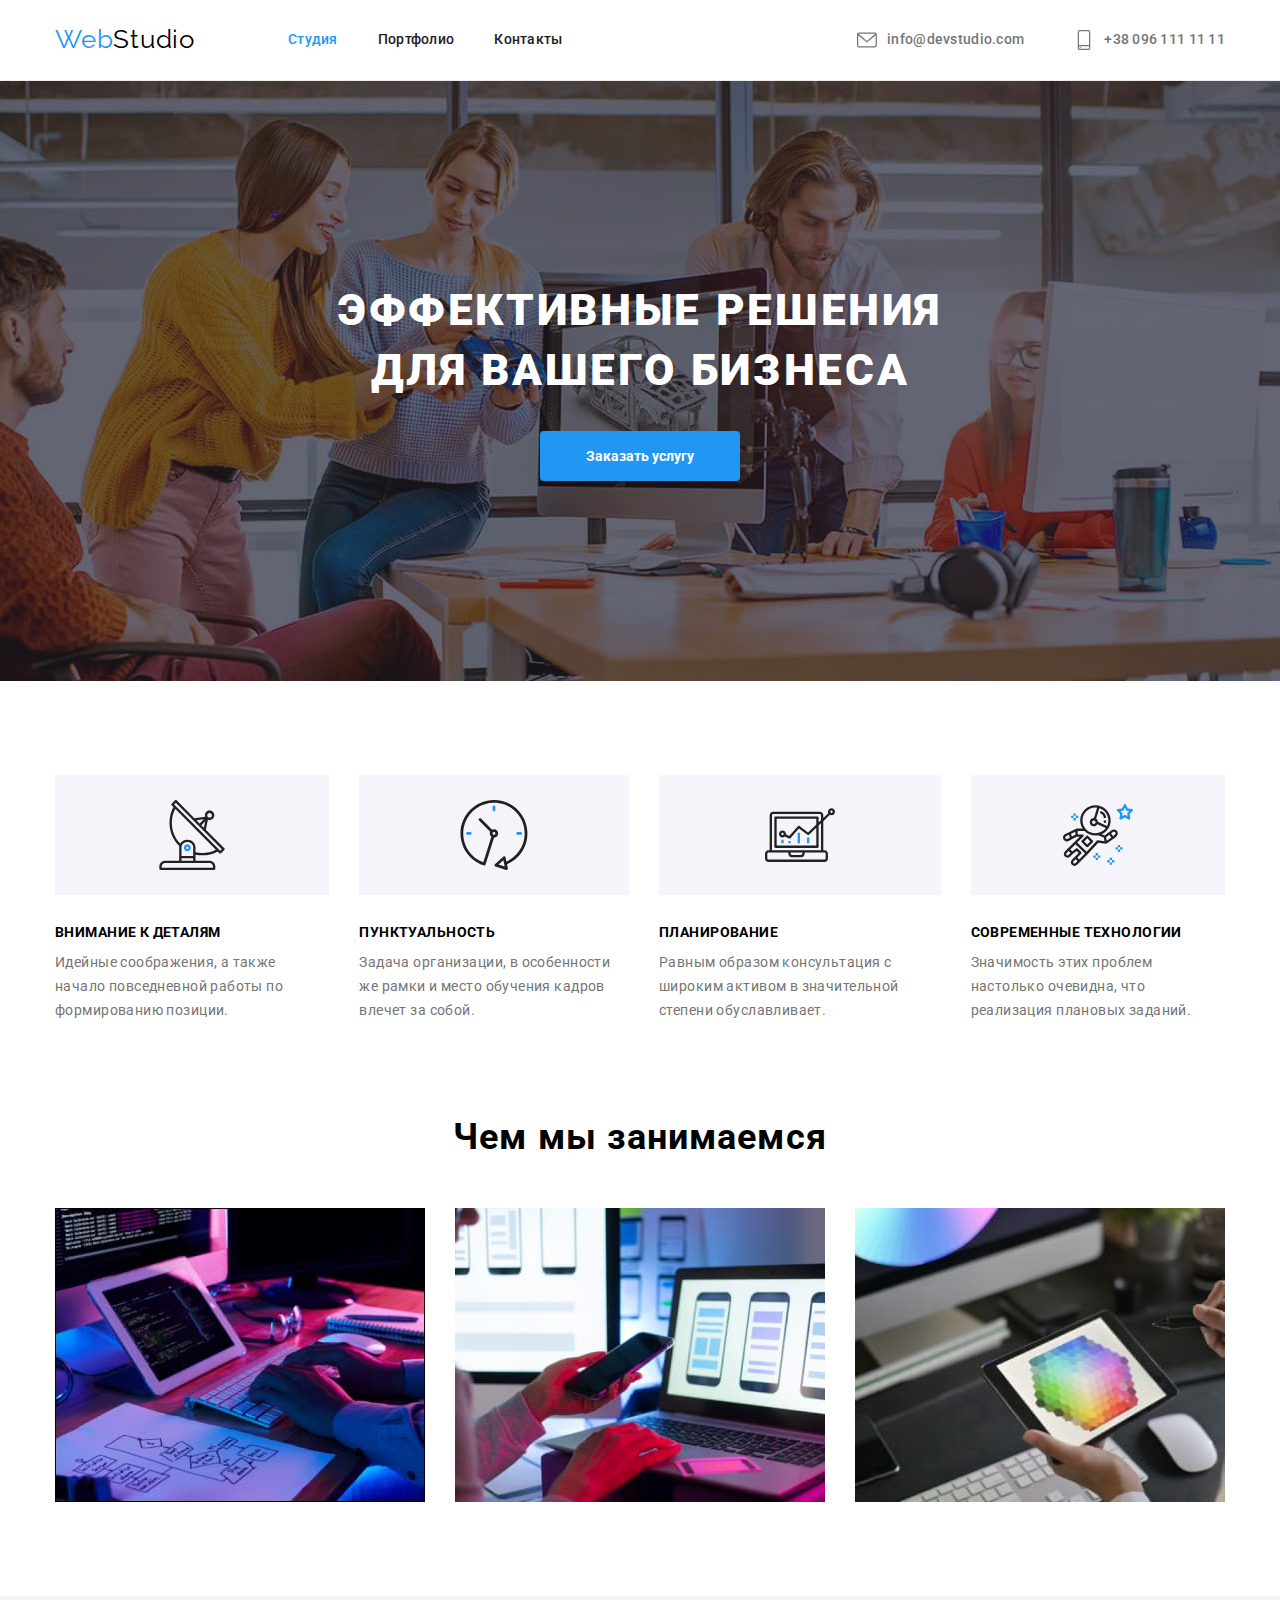
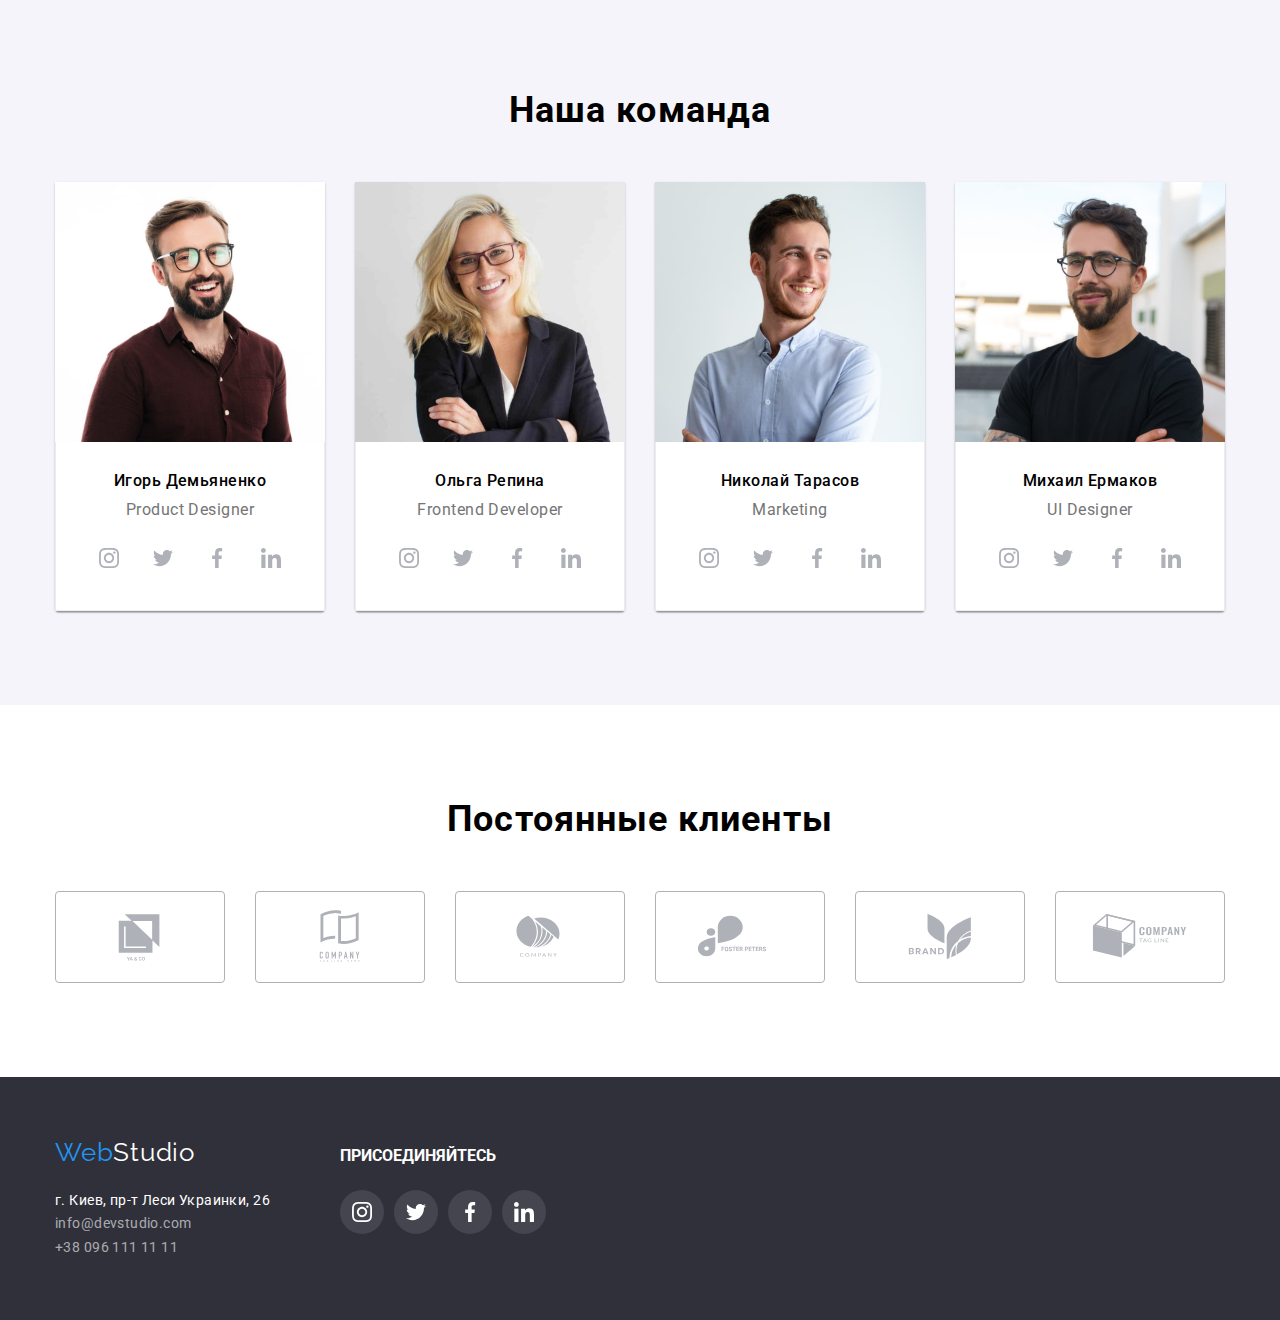
==== index.html @ 547e4a51 "start_project" ====
<!DOCTYPE html>
<html lang="ru">
  <head>
    <meta charset="UTF-8" />
    <meta http-equiv="X-UA-Compatible" content="IE=edge" />
    <meta name="viewport" content="width=device-width, initial-scale=1.0" />
    <title>Main</title>
    <link rel="preconnect" href="https://fonts.googleapis.com" />
    <link rel="preconnect" href="https://fonts.gstatic.com" crossorigin />
    <link
      href="https://fonts.googleapis.com/css2?family=Raleway:wght@700&family=Roboto:wght@400;500;700;900&display=swap"
      rel="stylesheet"
    />
    <link rel="stylesheet" href="./css/modern-normalize.css" />
    <link rel="stylesheet" href="./css/style.css" />
  </head>
  <body>
    <!--=================  Header with navigation end contacts ===-->
    <header class="page-header">
      <div class="container container-nav">
        <nav class="main-nav">
          <a href="/" class="logo">Web<span class="logo-continuation-header">Studio</span></a>
          <ul class="site-nav">
            <li class="item"><a href="./index.html" class="site-nav-link current">Студия</a></li>
            <li class="item"><a href="./portfolio.html" class="site-nav-link">Портфолио</a></li>
            <li class="item"><a href="" class="site-nav-link">Контакты</a></li>
          </ul>
        </nav>
        <ul class="header-contact-list">
          <li class="item conection-email">
            <a href="mailto:info@devstudio.com" class="conection header-contact-link">
              <svg class="header-contact-list-icon" width="20" height="20">
                <use href="./imeges/icons.svg#icon-envelope_email"></use>
              </svg>
              info@devstudio.com
            </a>
          </li>
          <li class="item conection-telephone">
            <a href="tel:+380961111111" class="conection header-contact-link">
              <svg class="header-contact-list-icon" width="20" height="20">
                <use href="./imeges/icons.svg#icon-smartphone"></use>
              </svg>
              +38 096 111 11 11
            </a>
          </li>
        </ul>
      </div>
    </header>
    <!--==========================  MAIN mainv  ==================-->
    <main>
      <!--========================== Hero sector  ==================-->
      <section class="hero">
        <h1 class="hero-title">
          Эффективные решения<br />
          для вашего бизнеса
        </h1>
        <button type="button" class="hero-button">Заказать услугу</button>
      </section>
      <!--=================  Our advantages section  ===============-->
      <section class="section">
        <div class="container">
          <h2 class="visually-hidden">Текст заголовка для читалок, секция H2</h2>
          <ul class="advantages-section-list">
            <li class="item item-icon icon-antenna">
              <a href="" class="advantages-section-link advantages-icon">
                <svg class="advantages-section-icon">
                  <use href="./imeges/icons.svg#icon-antenna-1"></use>
                </svg>
              </a>
              <h3 class="advantages-list-title title">Внимание к деталям</h3>
              <p class="advantages-list-text text">
                Идейные соображения, а также начало повседневной работы по формированию позиции.
              </p>
            </li>
            <li class="item item-icon icon-clock">
              <a href="" class="advantages-section-link advantages-icon">
                <svg class="advantages-section-icon">
                  <use href="./imeges/icons.svg#icon-clock-1"></use>
                </svg>
              </a>
              <h3 class="advantages-list-title title">Пунктуальность</h3>
              <p class="advantages-list-text text">
                Задача организации, в особенности же рамки и место обучения кадров влечет за собой.
              </p>
            </li>
            <li class="item item-icon icon-diagram">
              <a href="" class="advantages-section-link advantages-icon">
                <svg class="advantages-section-icon">
                  <use href="./imeges/icons.svg#icon-diagram-1"></use>
                </svg>
              </a>
              <h3 class="advantages-list-title title">Планирование</h3>
              <p class="advantages-list-text text">
                Равным образом консультация с широким активом в значительной степени обуславливает.
              </p>
            </li>
            <li class="item item-icon icon-astronaut">
              <a href="" class="advantages-section-link advantages-icon">
                <svg class="advantages-section-icon">
                  <use href="./imeges/icons.svg#icon-astronaut-1"></use>
                </svg>
              </a>
              <h3 class="advantages-list-title title">Современные технологии</h3>
              <p class="advantages-list-text text">
                Значимость этих проблем настолько очевидна, что реализация плановых заданий.
              </p>
            </li>
          </ul>
        </div>
      </section>
      <!--======================= Working section  =================-->
      <section class="section working-section">
        <div class="container">
          <h2 class="section-title">Чем мы занимаемся</h2>
          <ul class="working-section-list">
            <li class="item">
              <img src="./imeges/coddingbackend1.jpg" alt="разработка программы" width="370" />
            </li>
            <li class="item">
              <img src="./imeges/coddingfrontend1.jpg" alt="Разработка интерфейса" width="370" />
            </li>
            <li class="item">
              <img src="./imeges/coddingdesign1.jpg" alt="Разработка дизайна" width="370" />
            </li>
          </ul>
        </div>
      </section>
      <!--======================= Our team sector  =================-->
      <section class="section team-section">
        <div class="container">
          <h2 class="section-title">Наша команда</h2>
          <ul class="team-section-list">
            <!--------------------------Product Designer section---------->
            <li class="team-list-item">
              <img
                class="team-section-foto"
                src="./imeges/productdesigner.jpg"
                alt="Главный дизайнер Игорь"
                width="270"
              />
              <div class="team-presection">
                <h3 class="team-section-title title">Игорь Демьяненко</h3>
                <p class="team-section-text text">Product Designer</p>
                <ul class="team-section-list">
                  <li class="team-section-item">
                    <a href="" class="team-section-link">
                      <svg class="team-social-icon" width="20" height="20">
                        <use href="./imeges/icons.svg#icon-instagram-2"></use></svg></a>
                  </li>
                  <li class="team-section-item">
                    <a href="" class="team-section-link">
                      <svg class="team-social-icon" width="20" height="20">
                        <use href="./imeges/icons.svg#icon-twitter-1"></use></svg></a>
                  </li>
                  <li class="team-section-item">
                    <a href="" class="team-section-link">
                      <svg class="team-social-icon" width="20" height="20">
                        <use href="./imeges/icons.svg#icon-facebook-1"></use></svg></a>
                  </li>
                  <li class="team-section-item">
                    <a href="" class="team-section-link">
                      <svg class="team-social-icon" width="20" height="20">
                        <use href="./imeges/icons.svg#icon-linkedin-1"></use></svg></a>
                  </li>
                </ul>
              </div>
            </li>
            <!-------------------------Frontend Developer section--------->
            <li class="team-list-item">
              <img
                class="team-section-foto"
                src="./imeges/frontenddeveloper_2.jpg"
                alt="Разработчик интерфейса Ольга"
                width="270"
              />
              <div class="team-presection">
                <h3 class="team-section-title title">Ольга Репина</h3>
                <p class="team-section-text text">Frontend Developer</p>
                <ul class="team-section-list">
                  <li class="team-section-item">
                    <a href="" class="team-section-link">
                      <svg class="team-social-icon" width="20" height="20">
                        <use href="./imeges/icons.svg#icon-instagram-2"></use></svg></a>
                  </li>
                  <li class="team-section-item">
                    <a href="" class="team-section-link">
                      <svg class="team-social-icon" width="20" height="20">
                        <use href="./imeges/icons.svg#icon-twitter-1"></use></svg></a>
                  </li>
                  <li class="team-section-item">
                    <a href="" class="team-section-link">
                      <svg class="team-social-icon" width="20" height="20">
                        <use href="./imeges/icons.svg#icon-facebook-1"></use></svg></a>
                  </li>
                  <li class="team-section-item">
                    <a href="" class="team-section-link">
                      <svg class="team-social-icon" width="20" height="20">
                        <use href="./imeges/icons.svg#icon-linkedin-1"></use></svg></a>
                  </li>
                </ul>
              </div>
            </li>
            <!--------------------------Marketing section------------------>
            <li class="team-list-item">
              <img
                class="team-section-foto"
                src="./imeges/marketing.jpg"
                alt="Маркетолог Николай"
                width="270"
              />
              <div class="team-presection">
                <h3 class="team-section-title title">Николай Тарасов</h3>
                <p class="team-section-text text">Marketing</p>
                <ul class="team-section-list">
                  <li class="team-section-item">
                    <a href="" class="team-section-link">
                      <svg class="team-social-icon" width="20" height="20">
                        <use href="./imeges/icons.svg#icon-instagram-2"></use></svg></a>
                  </li>
                  <li class="team-section-item">
                    <a href="" class="team-section-link">
                      <svg class="team-social-icon" width="20" height="20">
                        <use href="./imeges/icons.svg#icon-twitter-1"></use></svg></a>
                  </li>
                  <li class="team-section-item">
                    <a href="" class="team-section-link">
                      <svg class="team-social-icon" width="20" height="20">
                        <use href="./imeges/icons.svg#icon-facebook-1"></use></svg></a>
                  </li>
                  <li class="team-section-item">
                    <a href="" class="team-section-link">
                      <svg class="team-social-icon" width="20" height="20">
                        <use href="./imeges/icons.svg#icon-linkedin-1"></use></svg></a>
                  </li>
                </ul>
              </div>
            </li>
            <!------------------------UI Designer section------------------>
            <li class="team-list-item">
              <img
                class="team-section-foto"
                src="./imeges/uidesigner.jpg"
                alt="Дизайнер интерфейса Михаил"
                width="270"
              />
              <div class="team-presection">
                <h3 class="team-section-title title">Михаил Ермаков</h3>
                <p class="team-section-text text">UI Designer</p>
                <ul class="team-section-list">
                  <li class="team-section-item">
                    <a href="" class="team-section-link">
                      <svg class="team-social-icon" width="20" height="20">
                        <use href="./imeges/icons.svg#icon-instagram-2"></use></svg></a>
                  </li>
                  <li class="team-section-item">
                    <a href="" class="team-section-link">
                      <svg class="team-social-icon" width="20" height="20">
                        <use href="./imeges/icons.svg#icon-twitter-1"></use></svg></a>
                  </li>
                  <li class="team-section-item">
                    <a href="" class="team-section-link">
                      <svg class="team-social-icon" width="20" height="20">
                        <use href="./imeges/icons.svg#icon-facebook-1"></use></svg></a>
                  </li>
                  <li class="team-section-item">
                    <a href="" class="team-section-link">
                      <svg class="team-social-icon" width="20" height="20">
                        <use href="./imeges/icons.svg#icon-linkedin-1"></use></svg></a>
                  </li>
                </ul>
              </div>
            </li>
          </ul>
        </div>
      </section>
      <!--====================  Our client sector  =================-->
      <section class="section client-section">
        <div class="container">
          <h2 class="section-title">Постоянные клиенты</h2>
          <ul class="client-section-list">
            <li class="item client-section-item">
              <a href="" class="client-section-link icon-logo">
                <svg class="client-section-icon">
                  <use href="./imeges/icons.svg#icon-Logo1"></use>
                </svg>
              </a>
            </li>
            <li class="item client-section-item">
              <a href="" class="client-section-link">
                <svg class="client-section-icon">
                  <use href="./imeges/icons.svg#icon-Logo2"></use>
                </svg>
              </a>
            </li>
            <li class="item client-section-item">
              <a href="" class="client-section-link">
                <svg class="client-section-icon">
                  <use href="./imeges/icons.svg#icon-Logo3"></use></svg></a>
            </li>
            <li class="item client-section-item">
              <a href="" class="client-section-link">
                <svg class="client-section-icon">
                  <use href="./imeges/icons.svg#icon-Logo4"></use></svg></a>
            </li>
            <li class="item client-section-item">
              <a href="" class="client-section-link">
                <svg class="client-section-icon">
                  <use href="./imeges/icons.svg#icon-Logo5"></use></svg></a>
            </li>
            <li class="item client-section-item">
              <a href="" class="client-section-link">
                <svg class="client-section-icon">
                  <use href="./imeges/icons.svg#icon-Logo6"></use></svg></a>
            </li>
          </ul>
        </div>
      </section>
    </main>
    <!--=================  Footer with contacts  =================-->
    <footer class="footer">
      <div class="container footer-container">
        <div class="footer-container-address">
        <a href="/" class="logo">Web<span class="logo-continuation-footer">Studio</span></a>
        <address class="address">
          <ul class="footer-contacts">
            <li>
              <a href="https://goo.gl/maps/VVo3LGMkaZH9GC4X9" class="conection footer-contact-map">
                г. Киев, пр-т Леси Украинки, 26</a
              >
            </li>
            <li><a href="mailto:info@devstudio.com" class="conection">info@devstudio.com</a></li>
            <li><a href="tel:+380961111111" class="conection">+38 096 111 11 11</a></li>
          </ul>
        </address>
        </div>
        <div class="footer-container-socials">
          <h3 class="footer-container-title">Присоединяйтесь</h3>
          <ul class="footer-section-list">
            <li class="footer-section-item">
              <a href="" class="footer-section-link">
                <svg class="footer-social-icon" width="20" height="20">
                  <use href="./imeges/icons.svg#icon-instagram-2"></use></svg></a>
            </li>
            <li class="footer-section-item">
              <a href="" class="footer-section-link">
                <svg class="footer-social-icon" width="20" height="20">
                  <use href="./imeges/icons.svg#icon-twitter-1"></use></svg></a>
            </li>
            <li class="footer-section-item">
              <a href="" class="footer-section-link">
                <svg class="footer-social-icon" width="20" height="20">
                  <use href="./imeges/icons.svg#icon-facebook-1"></use></svg></a>
            </li>
            <li class="footer-section-item">
              <a href="" class="footer-section-link">
                <svg class="footer-social-icon" width="20" height="20">
                  <use href="./imeges/icons.svg#icon-linkedin-1"></use></svg></a>
            </li>
          </ul>
        </div>
      </div>
    </footer>
  </body>
</html>
---- css/style.css ----
:root {
  --secondary--backgraund--color: #2f303a;
  --portfolio-background-color: #f5f4fa;
  --primery-text-decoration-color: #757575;
  --text-decoration-color: #000000;
  --alternative-text-decoration-color: #fff;
  --hero--backgraund--color: rgba(47, 48, 58, 0.4);
  --footer-icon-bgcolor: rgba(255, 255, 255, 0.1);
  --main-link-color: #212121;
  --accent-link-color: #2196f3;
  --accent-icon-color: #afb1b8;
  --heater-contact-text-color: #757575;
  --footer-contact-text-color: rgba(255, 255, 255, 0.6);
  --border-color: #ececec;
}

body {
  font-family: roboto, sans-serif;
  color: var(--text-decoration-color);
  font-size: 14px;
  line-height: 1.7;
}

h1,
h2,
h3,
p {
  margin: 0;
}

ul {
  list-style: none;
  padding: 0;
  margin: 0;
}

.link,
.conection {
  text-decoration: none;
}

.section {
  padding-top: 94px;
  padding-bottom: 94px;
}

.container {
  margin-left: auto;
  margin-right: auto;
  width: 1200px;
  padding-left: 15px;
  padding-right: 15px;
}

.section-title {
  margin-bottom: 50px;
  font-weight: 700;
  font-size: 36px;
  line-height: 1.16;
  text-align: center;
  letter-spacing: 0.03em;
}

img {
  display: block;
  min-width: 100%;
  height: auto;
}

.visually-hidden {
  position: absolute;
  white-space: nowrap;
  width: 1px;
  height: 1px;
  overflow: hidden;
  border: 0;
  padding: 0;
  clip: rect(0 0 0 0);
  clip-path: inset(50%);
  margin: -1px;
}

/* ------------------------LOGO--------------------------- */

.logo {
  color: var(--accent-link-color);
  font-family: Raleway, sans-serif;
  font-size: 26px;
  line-height: 1.2;
  text-decoration: none;
  letter-spacing: 0.03em;
}

.logo-continuation-footer {
  color: var(--alternative-text-decoration-color);
}

.logo-continuation-header {
  color: var(--text-decoration-color);
}

/* ---------------------- HEADER--------------------------*/

.main-nav,
.container-nav {
  display: flex;
  align-items: center;
}

.site-nav {
  display: flex;
  margin-left: 93px;
}

.site-nav-link {
  display: block;
  padding-top: 32px;
  padding-bottom: 32px;
  color: var(--main-link-color);
  font-weight: 500;
  font-size: 14px;
  line-height: 1.14;
  letter-spacing: 0.02em;
  text-decoration: none;
}

.site-nav .item + .item {
  margin-left: 40px;
}

.site-nav .site-nav-link {
  text-decoration: none;
}

.header-contact-list {
  display: flex;
  align-items: center;
  margin-left: auto;
}

.header-contact-link {
  display: flex;
  align-items: center;
}

.header-contact-list .item + .item {
  margin-left: 50px;
}
.header-contact-list .conection:hover,
.header-contact-list .conection:focus,
.site-nav-link.current,
.site-nav-link:hover,
.site-nav-link:focus {
  color: var(--accent-link-color);
}

.header-contact-list-icon {
  fill: currentColor;
  margin-right: 10px;
}

.header-contact-list .conection {
  color: var(--heater-contact-text-color);
  font-weight: 500;
  font-size: 14px;
  line-height: 1.14;
  letter-spacing: 0.02em;
}

.page-header {
  border-bottom: 1px solid var(--border-color);
}

/*---------------------- HERO------------------------ */

.hero {
  background: var(--secondary--backgraund--color);
  background-image: radial-gradient(var(--hero--backgraund--color), var(--hero--backgraund--color)),
    url('../imeges/hiro_img.jpg');
  background-repeat: no-repeat;
  background-position: center;
  background-size: cover;

  max-width: 1600px;
  min-height: 600px;
  margin-left: auto;
  margin-right: auto;
  padding-top: 200px;
  padding-bottom: 200px;
  text-align: center;
}

.hero-title {
  color: var(--alternative-text-decoration-color);
  font-weight: 900;
  font-size: 44px;
  line-height: 1.36;
  letter-spacing: 0.06em;
  text-transform: uppercase;
}

/* ----------------------HERO BUTTON---------------------- */

.hero-button {
  color: var(--alternative-text-decoration-color);
  font-family: Roboto;
  font-style: normal;
  font-weight: 700;
  background-color: var(--accent-link-color);
  box-shadow: 0px 4px 4px rgba(0, 0, 0, 0.15);
  border-radius: 4px;
  border: transparent;
  padding: 10px 22px;
  cursor: pointer;
  min-width: 200px;
  height: 50px;
  margin-top: 30px;
}

.hero-button:hover,
.hero-button:focus {
  color: var(--main-link-color);
  background-color: var(--accent-link-color);
}

/* -------------------ADVANTAGE SECTION--------------------*/

.advantages-section-list .item + .item {
  margin-left: 30px;
}

.advantages-section-list {
  display: flex;
}

.advantages-section-link {
  display: flex;
  align-items: center;
  justify-content: center;
  width: 100%;
  height: 120px;
  margin-bottom: 30px;
  background-color: var(--portfolio-background-color);
}

.advantages-section-icon {
  width: 70px;
  height: 70px;
}

.advantages-list-title {
  margin-bottom: 10px;
  color: var(--text-decoration-color);
  font-weight: 700;
  font-size: 14px;
  line-height: 1.14;
  letter-spacing: 0.03em;
  text-transform: uppercase;
}

.advantages-list-text {
  color: var(--primery-text-decoration-color);
  font-size: 14px;
  line-height: 1.71;
  letter-spacing: 0.03em;
}

.advantages-list .list {
  display: flex;
}

/*--------------------WORKING SECTION--------------------- */

.working-section {
  padding-top: 0;
}

.workiтg-section-title {
  margin-bottom: 50px;
  font-weight: 700;
  font-size: 36px;
  line-height: 1.16;
  letter-spacing: 0.03em;
  text-align: center;
}

.working-section-list .item + .item {
  margin-left: 30px;
}

.working-section-list {
  display: flex;
}

/*---------------------OUR TEAM SECTION--------------------- */

.team-section {
  background: var(--portfolio-background-color);
}

.team-section-list {
  display: flex;
}

.team-list-item:first-child {
  margin-left: 0;
}

.team-list-item {
  background-color: var(--alternative-text-decoration-color);
  box-shadow: 0px 1px 3px rgba(0, 0, 0, 0.12), 0px 1px 1px rgba(0, 0, 0, 0.14),
    0px 2px 1px rgba(0, 0, 0, 0.2);
  border-radius: 0px 0px 4px 4px;
  margin: 0 0 0 30px;
}

.team-presection {
  padding: 30px 0;
  border: 1px solid var(--border-color);
  border-top: none;
}

.team-section .text {
  color: var(--primery-text-decoration-color);
}

.team-section-title {
  margin-bottom: 10px;
  font-weight: 500;
  font-size: 16px;
  line-height: 1.18;
  text-align: center;
  letter-spacing: 0.03em;
}

.team-section-text {
  font-size: 16px;
  line-height: 1.18;
  text-align: center;
  letter-spacing: 0.03em;
  margin-bottom: 16px;
}

.team-section-list {
  display: flex;
  justify-content: center;
}

.team-section-link {
  width: 44px;
  height: 44px;
  display: flex;
  align-items: center;
  justify-content: center;
}

.team-section-item:hover,
.team-section-link:focus {
  background-color: var(--accent-link-color);
  border-radius: 50%;
}

.team-section-item:hover .team-social-icon,
.team-section-link:focus .team-social-icon {
  fill: var(--alternative-text-decoration-color);
}

.team-social-icon {
  fill: var(--accent-icon-color);
}

.team-section-item + .team-section-item {
  margin-left: 10px;
}

/*---------------------OUR CLIENT SECTION--------------------- */

.client-section-list {
  display: flex;
}

.client-section-item + .client-section-item {
  margin-left: 30px;
}

.client-section-link {
  width: 170px;
  height: 92px;
  display: flex;
  justify-content: center;
  align-items: center;
  border: 1px solid var(--accent-icon-color);
  box-sizing: border-box;
  border-radius: 4px;
}

.client-section-icon {
  width: 106px;
  height: 60px;
  fill: var(--accent-icon-color);
}

.client-section-link:hover .client-section-icon,
.client-section-link:focus .client-section-icon,
.client-section-link:hover,
.client-section-link:focus {
  fill: var(--accent-link-color);
  border-color: var(--accent-link-color);
}

/*---------------------- FILTER BUTTON---------------------- */

.filter {
  display: flex;
  justify-content: center;
  margin-bottom: 50px;
}

.filter .item + .item {
  margin-left: 8px;
}

.filter-button {
  color: var(--main-link-color);
  background-color: var(--portfolio-background-color);
  cursor: pointer;
  font-weight: 500;
  font-size: 16px;
  line-height: 1.62;
  border: none;
  border-radius: 4px;
  padding: 6px 22px;
}

.filter-button:hover,
.filter-button:focus {
  background-color: var(--accent-link-color);
  color: var(--alternative-text-decoration-color);
  box-shadow: 0px 3px 1px rgba(0, 0, 0, 0.1), 0px 1px 2px rgba(0, 0, 0, 0.08),
    0px 2px 2px rgba(0, 0, 0, 0.12);
}

/*----------------------PORTFOLIO PAGE---------------------- */

.windows-portfolio-section {
  display: flex;
  flex-wrap: wrap;
}

.windows-portfolio-link {
  display: block;
  text-decoration: none;
}
.windows-portfolio-link:hover,
.windows-portfolio-link:focus {
  box-shadow: 0px 1px 1px rgba(0, 0, 0, 0.12), 0px 4px 4px rgba(0, 0, 0, 0.06),
    1px 4px 6px rgba(0, 0, 0, 0.16);
}

.windows-portfolio-list {
  margin: 0 30px 30px 0;
}

.windows-portfolio-list:nth-child(3n) {
  margin-right: 0;
}

.windows-portfolio-list:nth-last-child(-n + 3) {
  margin-bottom: 0;
}

.portfolio-section-img {
  display: block;
}

.portfolio-presection {
  padding: 20px 24px;
  border: 1px solid var(--border-color);
  border-top: none;
}

.main-portfolio-heading-h2 {
  margin: 0 0 4px 0;
  color: var(--main-link-color);
  font-weight: 700;
  font-size: 18px;
  line-height: 2;
  letter-spacing: 0.06em;
}

.main-portfolio-prink {
  color: var(--primery-text-decoration-color);
  font-size: 16px;
  line-height: 1.87;
  letter-spacing: 0.03em;
}

/* ---------------------FOOTER---------------------- */

.footer {
  display: flex;
  padding: 60px 0;
  background: var(--secondary--backgraund--color);
  color: var(--alternative-text-decoration-color);
}

.footer-container {
  display: flex;
  align-items: baseline;
}

.address {
  font-family: Roboto;
  font-style: normal;
  font-weight: normal;
  font-size: 14px;
  line-height: 1.71;
  letter-spacing: 0.03em;
  margin: 20px 0 0;
}

.conection {
  color: var(--footer-contact-text-color);
  text-decoration: none;
  font-size: 14px;
  line-height: 1.71;
  letter-spacing: 0.03em;
  padding: 9px 0;
}

.footer-contact-map {
  color: var(--alternative-text-decoration-color);
}

.footer-container-socials{
  margin-left: 70px;
}

.footer-container-title {
  text-transform: uppercase;
  margin-bottom: 20px;
}

.footer-contacts .conection:hover,
.footer-contacts .conection:focus {
  color: var(--accent-link-color);
}

.footer-section-list {
  display: flex;
  /* justify-content: center; */
}

.footer-section-link {
  background-color: var(--footer-icon-bgcolor);
  width: 44px;
  height: 44px;
  border-radius: 50%;
  display: flex;
  align-items: center;
  justify-content: center;
}

.footer-section-link:hover,
.footer-section-link:focus {
  background-color: var(--accent-link-color);
  border-radius: 50%;
}

.footer-section-link:hover .footer-social-icon,
.footer-section-link:focus .footer-social-icon {
  fill: var(--alternative-text-decoration-color);
}

.footer-social-icon {
  fill: var(--alternative-text-decoration-color);
}

.footer-section-item + .footer-section-item {
  margin-left: 10px;
}

/* ----------------------BUTTON---------------------- */

.button {
  background-color: var(--accent-link-color);
  color: var(--alternative-text-decoration-color);
}

.button.primary {
  background-color: var(--accent-link-color);
  color: var(--alternative-text-decoration-color);
}

.button.secondary {
  background-color: var(--alternative-text-decoration-color);
  color: var(--accent-link-color);
}
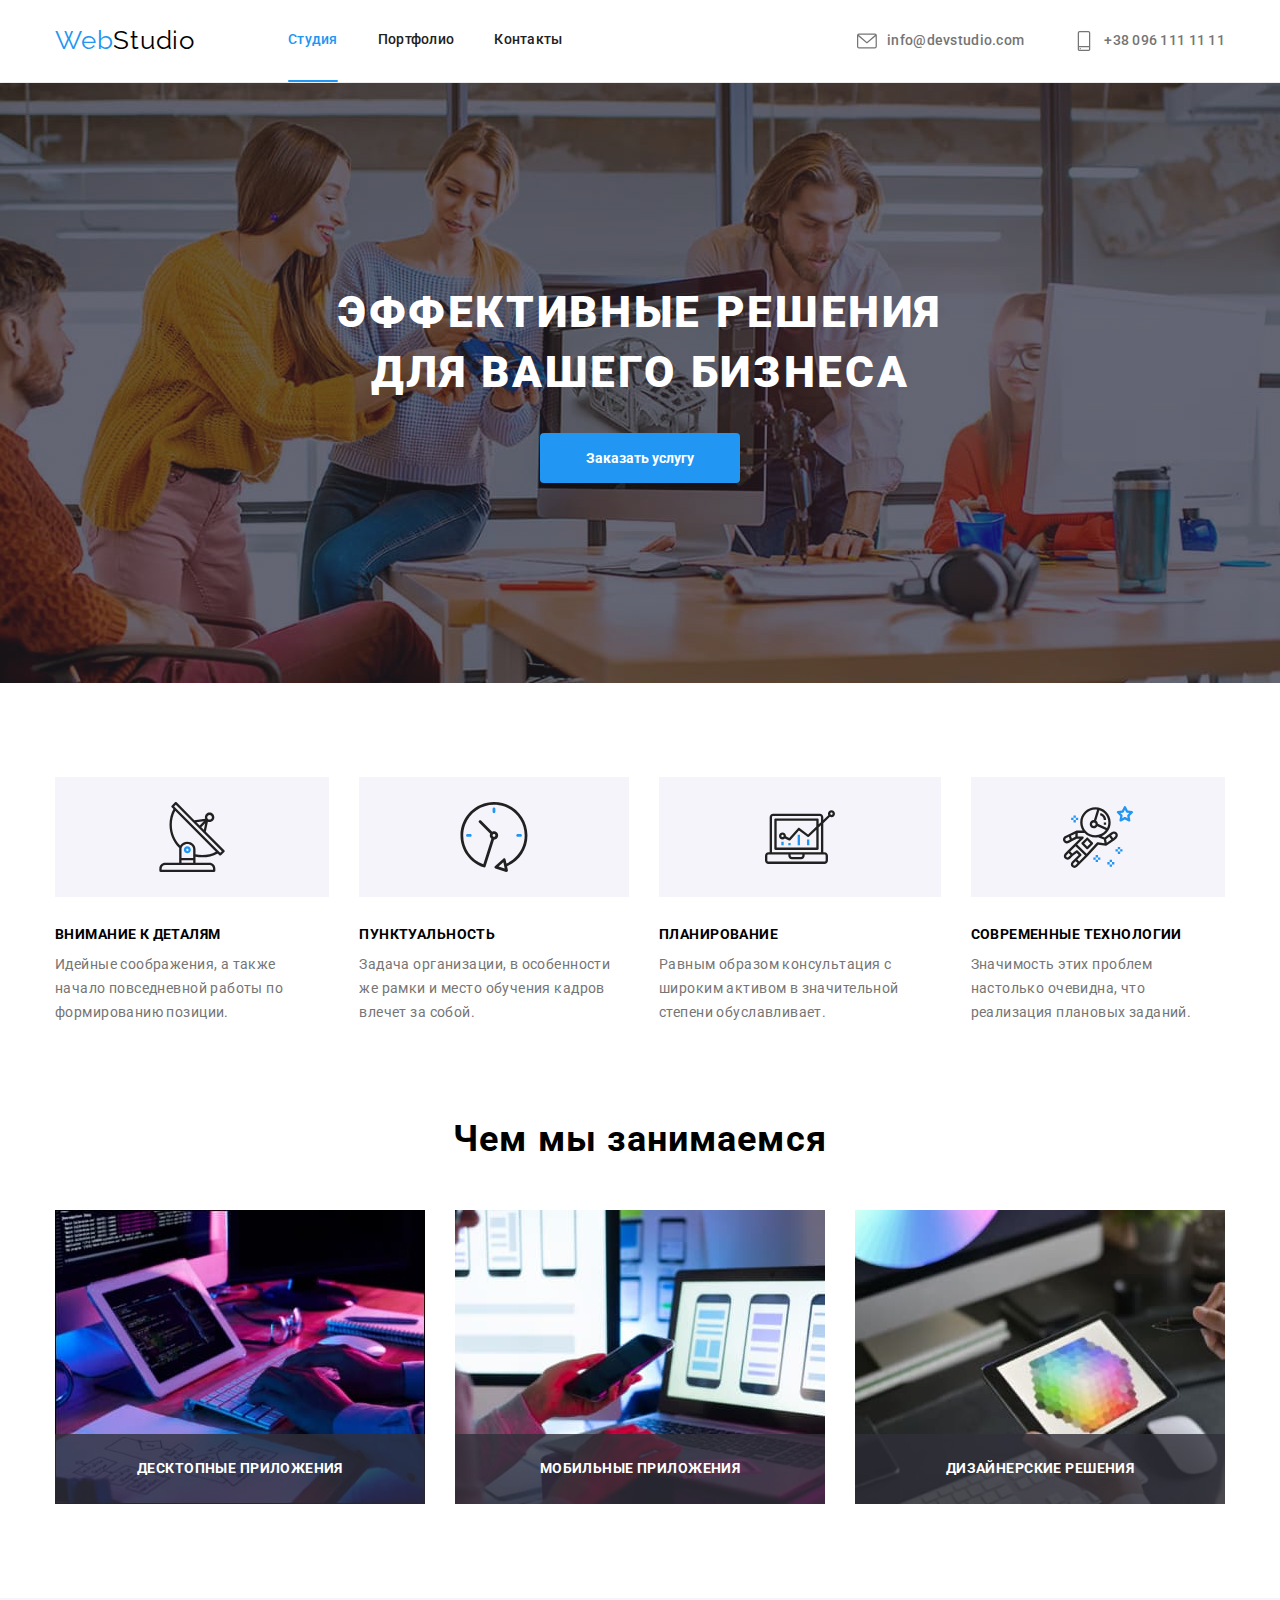
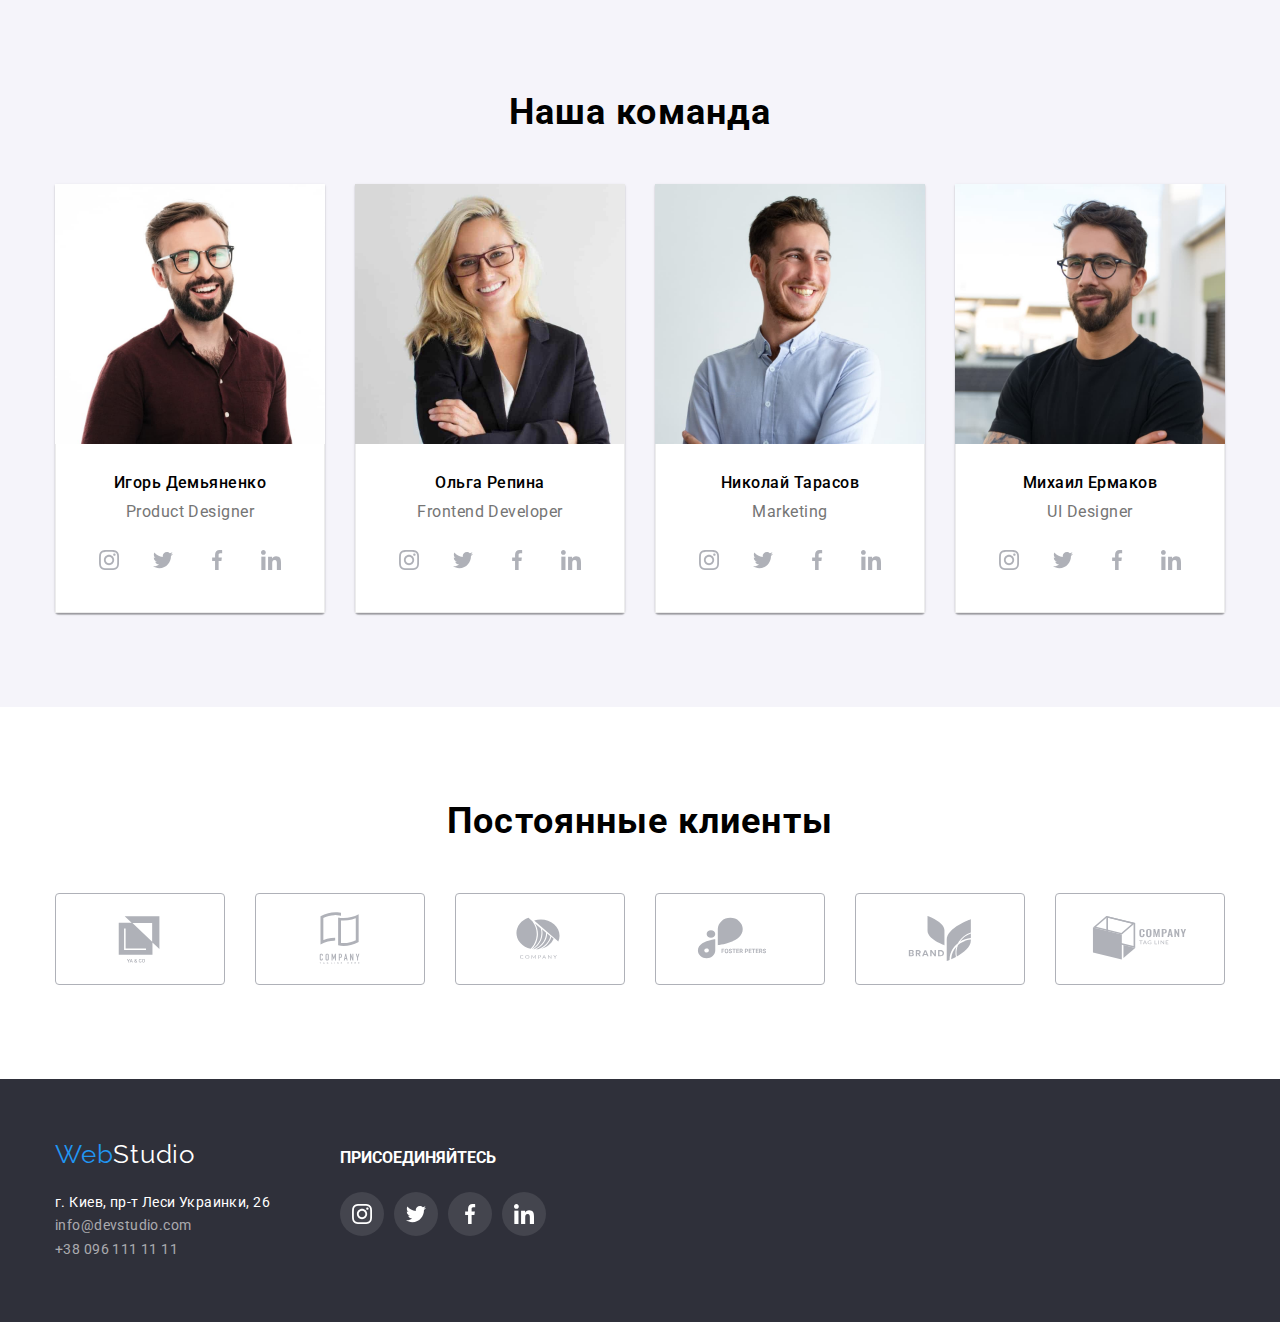
==== commit f2dac76c: "add modal, transition, overlay" ====
--- a/index.html
+++ b/index.html
@@ -21,9 +21,21 @@
         <nav class="main-nav">
           <a href="/" class="logo">Web<span class="logo-continuation-header">Studio</span></a>
           <ul class="site-nav">
-            <li class="item"><a href="./index.html" class="site-nav-link current">Студия</a></li>
-            <li class="item"><a href="./portfolio.html" class="site-nav-link">Портфолио</a></li>
-            <li class="item"><a href="" class="site-nav-link">Контакты</a></li>
+            <li class="item">
+              <div class="hover-item current">
+                <a href="./index.html" class="site-nav-link current">Студия</a>
+              </div>
+            </li>
+            <li class="item">
+              <div class="hover-item">
+                <a href="./portfolio.html" class="site-nav-link">Портфолио</a>
+              </div>
+            </li>
+            <li class="item">
+              <div class="hover-item">
+                <a href="" class="site-nav-link">Контакты</a>
+              </div>
+            </li>
           </ul>
         </nav>
         <ul class="header-contact-list">
@@ -54,7 +66,16 @@
           Эффективные решения<br />
           для вашего бизнеса
         </h1>
-        <button type="button" class="hero-button">Заказать услугу</button>
+        <div class="hero-beckdrop is-hidden" data-modal>
+          <div class="hero-modal">
+            <!-- <button class="hero-icon-button" data-modal-close> -->
+            <svg class="hero-icon-close" data-modal-close width="20" height="20">
+              <use href="./imeges/icons.svg#icon-close"></use>
+            </svg>
+            <!-- </button> -->
+          </div>
+        </div>
+        <button type="button " class="hero-button" data-modal-open>Заказать услугу</button>
       </section>
       <!--=================  Our advantages section  ===============-->
       <section class="section">
@@ -114,13 +135,28 @@
           <h2 class="section-title">Чем мы занимаемся</h2>
           <ul class="working-section-list">
             <li class="item">
-              <img src="./imeges/coddingbackend1.jpg" alt="разработка программы" width="370" />
-            </li>
-            <li class="item">
-              <img src="./imeges/coddingfrontend1.jpg" alt="Разработка интерфейса" width="370" />
-            </li>
-            <li class="item">
-              <img src="./imeges/coddingdesign1.jpg" alt="Разработка дизайна" width="370" />
+              <div class="image-item">
+                <img src="./imeges/coddingbackend1.jpg" alt="разработка программы" width="370" />
+                <div class="apper-image-item">
+                  <h3 class="apper-image-title">Десктопные Приложения</h3>
+                </div>
+              </div>
+            </li>
+            <li class="item">
+              <div class="image-item">
+                <img src="./imeges/coddingfrontend1.jpg" alt="Разработка интерфейса" width="370" />
+                <div class="apper-image-item">
+                  <h3 class="apper-image-title">Мобильные Приложения</h3>
+                </div>
+              </div>
+            </li>
+            <li class="item">
+              <div class="image-item">
+                <img src="./imeges/coddingdesign1.jpg" alt="Разработка дизайна" width="370" />
+                <div class="apper-image-item">
+                  <h3 class="apper-image-title">Дизайнерские решения</h3>
+                </div>
+              </div>
             </li>
           </ul>
         </div>
@@ -145,22 +181,26 @@
                   <li class="team-section-item">
                     <a href="" class="team-section-link">
                       <svg class="team-social-icon" width="20" height="20">
-                        <use href="./imeges/icons.svg#icon-instagram-2"></use></svg></a>
-                  </li>
-                  <li class="team-section-item">
-                    <a href="" class="team-section-link">
-                      <svg class="team-social-icon" width="20" height="20">
-                        <use href="./imeges/icons.svg#icon-twitter-1"></use></svg></a>
-                  </li>
-                  <li class="team-section-item">
-                    <a href="" class="team-section-link">
-                      <svg class="team-social-icon" width="20" height="20">
-                        <use href="./imeges/icons.svg#icon-facebook-1"></use></svg></a>
-                  </li>
-                  <li class="team-section-item">
-                    <a href="" class="team-section-link">
-                      <svg class="team-social-icon" width="20" height="20">
-                        <use href="./imeges/icons.svg#icon-linkedin-1"></use></svg></a>
+                        <use href="./imeges/icons.svg#icon-instagram-2"></use></svg
+                    ></a>
+                  </li>
+                  <li class="team-section-item">
+                    <a href="" class="team-section-link">
+                      <svg class="team-social-icon" width="20" height="20">
+                        <use href="./imeges/icons.svg#icon-twitter-1"></use></svg
+                    ></a>
+                  </li>
+                  <li class="team-section-item">
+                    <a href="" class="team-section-link">
+                      <svg class="team-social-icon" width="20" height="20">
+                        <use href="./imeges/icons.svg#icon-facebook-1"></use></svg
+                    ></a>
+                  </li>
+                  <li class="team-section-item">
+                    <a href="" class="team-section-link">
+                      <svg class="team-social-icon" width="20" height="20">
+                        <use href="./imeges/icons.svg#icon-linkedin-1"></use></svg
+                    ></a>
                   </li>
                 </ul>
               </div>
@@ -180,22 +220,26 @@
                   <li class="team-section-item">
                     <a href="" class="team-section-link">
                       <svg class="team-social-icon" width="20" height="20">
-                        <use href="./imeges/icons.svg#icon-instagram-2"></use></svg></a>
-                  </li>
-                  <li class="team-section-item">
-                    <a href="" class="team-section-link">
-                      <svg class="team-social-icon" width="20" height="20">
-                        <use href="./imeges/icons.svg#icon-twitter-1"></use></svg></a>
-                  </li>
-                  <li class="team-section-item">
-                    <a href="" class="team-section-link">
-                      <svg class="team-social-icon" width="20" height="20">
-                        <use href="./imeges/icons.svg#icon-facebook-1"></use></svg></a>
-                  </li>
-                  <li class="team-section-item">
-                    <a href="" class="team-section-link">
-                      <svg class="team-social-icon" width="20" height="20">
-                        <use href="./imeges/icons.svg#icon-linkedin-1"></use></svg></a>
+                        <use href="./imeges/icons.svg#icon-instagram-2"></use></svg
+                    ></a>
+                  </li>
+                  <li class="team-section-item">
+                    <a href="" class="team-section-link">
+                      <svg class="team-social-icon" width="20" height="20">
+                        <use href="./imeges/icons.svg#icon-twitter-1"></use></svg
+                    ></a>
+                  </li>
+                  <li class="team-section-item">
+                    <a href="" class="team-section-link">
+                      <svg class="team-social-icon" width="20" height="20">
+                        <use href="./imeges/icons.svg#icon-facebook-1"></use></svg
+                    ></a>
+                  </li>
+                  <li class="team-section-item">
+                    <a href="" class="team-section-link">
+                      <svg class="team-social-icon" width="20" height="20">
+                        <use href="./imeges/icons.svg#icon-linkedin-1"></use></svg
+                    ></a>
                   </li>
                 </ul>
               </div>
@@ -215,22 +259,26 @@
                   <li class="team-section-item">
                     <a href="" class="team-section-link">
                       <svg class="team-social-icon" width="20" height="20">
-                        <use href="./imeges/icons.svg#icon-instagram-2"></use></svg></a>
-                  </li>
-                  <li class="team-section-item">
-                    <a href="" class="team-section-link">
-                      <svg class="team-social-icon" width="20" height="20">
-                        <use href="./imeges/icons.svg#icon-twitter-1"></use></svg></a>
-                  </li>
-                  <li class="team-section-item">
-                    <a href="" class="team-section-link">
-                      <svg class="team-social-icon" width="20" height="20">
-                        <use href="./imeges/icons.svg#icon-facebook-1"></use></svg></a>
-                  </li>
-                  <li class="team-section-item">
-                    <a href="" class="team-section-link">
-                      <svg class="team-social-icon" width="20" height="20">
-                        <use href="./imeges/icons.svg#icon-linkedin-1"></use></svg></a>
+                        <use href="./imeges/icons.svg#icon-instagram-2"></use></svg
+                    ></a>
+                  </li>
+                  <li class="team-section-item">
+                    <a href="" class="team-section-link">
+                      <svg class="team-social-icon" width="20" height="20">
+                        <use href="./imeges/icons.svg#icon-twitter-1"></use></svg
+                    ></a>
+                  </li>
+                  <li class="team-section-item">
+                    <a href="" class="team-section-link">
+                      <svg class="team-social-icon" width="20" height="20">
+                        <use href="./imeges/icons.svg#icon-facebook-1"></use></svg
+                    ></a>
+                  </li>
+                  <li class="team-section-item">
+                    <a href="" class="team-section-link">
+                      <svg class="team-social-icon" width="20" height="20">
+                        <use href="./imeges/icons.svg#icon-linkedin-1"></use></svg
+                    ></a>
                   </li>
                 </ul>
               </div>
@@ -250,22 +298,26 @@
                   <li class="team-section-item">
                     <a href="" class="team-section-link">
                       <svg class="team-social-icon" width="20" height="20">
-                        <use href="./imeges/icons.svg#icon-instagram-2"></use></svg></a>
-                  </li>
-                  <li class="team-section-item">
-                    <a href="" class="team-section-link">
-                      <svg class="team-social-icon" width="20" height="20">
-                        <use href="./imeges/icons.svg#icon-twitter-1"></use></svg></a>
-                  </li>
-                  <li class="team-section-item">
-                    <a href="" class="team-section-link">
-                      <svg class="team-social-icon" width="20" height="20">
-                        <use href="./imeges/icons.svg#icon-facebook-1"></use></svg></a>
-                  </li>
-                  <li class="team-section-item">
-                    <a href="" class="team-section-link">
-                      <svg class="team-social-icon" width="20" height="20">
-                        <use href="./imeges/icons.svg#icon-linkedin-1"></use></svg></a>
+                        <use href="./imeges/icons.svg#icon-instagram-2"></use></svg
+                    ></a>
+                  </li>
+                  <li class="team-section-item">
+                    <a href="" class="team-section-link">
+                      <svg class="team-social-icon" width="20" height="20">
+                        <use href="./imeges/icons.svg#icon-twitter-1"></use></svg
+                    ></a>
+                  </li>
+                  <li class="team-section-item">
+                    <a href="" class="team-section-link">
+                      <svg class="team-social-icon" width="20" height="20">
+                        <use href="./imeges/icons.svg#icon-facebook-1"></use></svg
+                    ></a>
+                  </li>
+                  <li class="team-section-item">
+                    <a href="" class="team-section-link">
+                      <svg class="team-social-icon" width="20" height="20">
+                        <use href="./imeges/icons.svg#icon-linkedin-1"></use></svg
+                    ></a>
                   </li>
                 </ul>
               </div>
@@ -295,22 +347,26 @@
             <li class="item client-section-item">
               <a href="" class="client-section-link">
                 <svg class="client-section-icon">
-                  <use href="./imeges/icons.svg#icon-Logo3"></use></svg></a>
+                  <use href="./imeges/icons.svg#icon-Logo3"></use></svg
+              ></a>
             </li>
             <li class="item client-section-item">
               <a href="" class="client-section-link">
                 <svg class="client-section-icon">
-                  <use href="./imeges/icons.svg#icon-Logo4"></use></svg></a>
+                  <use href="./imeges/icons.svg#icon-Logo4"></use></svg
+              ></a>
             </li>
             <li class="item client-section-item">
               <a href="" class="client-section-link">
                 <svg class="client-section-icon">
-                  <use href="./imeges/icons.svg#icon-Logo5"></use></svg></a>
+                  <use href="./imeges/icons.svg#icon-Logo5"></use></svg
+              ></a>
             </li>
             <li class="item client-section-item">
               <a href="" class="client-section-link">
                 <svg class="client-section-icon">
-                  <use href="./imeges/icons.svg#icon-Logo6"></use></svg></a>
+                  <use href="./imeges/icons.svg#icon-Logo6"></use></svg
+              ></a>
             </li>
           </ul>
         </div>
@@ -320,18 +376,21 @@
     <footer class="footer">
       <div class="container footer-container">
         <div class="footer-container-address">
-        <a href="/" class="logo">Web<span class="logo-continuation-footer">Studio</span></a>
-        <address class="address">
-          <ul class="footer-contacts">
-            <li>
-              <a href="https://goo.gl/maps/VVo3LGMkaZH9GC4X9" class="conection footer-contact-map">
-                г. Киев, пр-т Леси Украинки, 26</a
-              >
-            </li>
-            <li><a href="mailto:info@devstudio.com" class="conection">info@devstudio.com</a></li>
-            <li><a href="tel:+380961111111" class="conection">+38 096 111 11 11</a></li>
-          </ul>
-        </address>
+          <a href="/" class="logo">Web<span class="logo-continuation-footer">Studio</span></a>
+          <address class="address">
+            <ul class="footer-contacts">
+              <li>
+                <a
+                  href="https://goo.gl/maps/VVo3LGMkaZH9GC4X9"
+                  class="conection footer-contact-map"
+                >
+                  г. Киев, пр-т Леси Украинки, 26</a
+                >
+              </li>
+              <li><a href="mailto:info@devstudio.com" class="conection">info@devstudio.com</a></li>
+              <li><a href="tel:+380961111111" class="conection">+38 096 111 11 11</a></li>
+            </ul>
+          </address>
         </div>
         <div class="footer-container-socials">
           <h3 class="footer-container-title">Присоединяйтесь</h3>
@@ -339,26 +398,32 @@
             <li class="footer-section-item">
               <a href="" class="footer-section-link">
                 <svg class="footer-social-icon" width="20" height="20">
-                  <use href="./imeges/icons.svg#icon-instagram-2"></use></svg></a>
+                  <use href="./imeges/icons.svg#icon-instagram-2"></use></svg
+              ></a>
             </li>
             <li class="footer-section-item">
               <a href="" class="footer-section-link">
                 <svg class="footer-social-icon" width="20" height="20">
-                  <use href="./imeges/icons.svg#icon-twitter-1"></use></svg></a>
+                  <use href="./imeges/icons.svg#icon-twitter-1"></use></svg
+              ></a>
             </li>
             <li class="footer-section-item">
               <a href="" class="footer-section-link">
                 <svg class="footer-social-icon" width="20" height="20">
-                  <use href="./imeges/icons.svg#icon-facebook-1"></use></svg></a>
+                  <use href="./imeges/icons.svg#icon-facebook-1"></use></svg
+              ></a>
             </li>
             <li class="footer-section-item">
               <a href="" class="footer-section-link">
                 <svg class="footer-social-icon" width="20" height="20">
-                  <use href="./imeges/icons.svg#icon-linkedin-1"></use></svg></a>
+                  <use href="./imeges/icons.svg#icon-linkedin-1"></use></svg
+              ></a>
             </li>
           </ul>
         </div>
       </div>
     </footer>
+
+    <script src="./js/modal.js"></script>
   </body>
 </html>
--- a/css/style.css
+++ b/css/style.css
@@ -1,5 +1,3 @@
-
-
 :root {
   --secondary--backgraund--color: #2f303a;
   --portfolio-background-color: #f5f4fa;
@@ -7,6 +5,7 @@
   --text-decoration-color: #000000;
   --alternative-text-decoration-color: #fff;
   --hero--backgraund--color: rgba(47, 48, 58, 0.4);
+  --apper-image-title-text: rgba(47, 48, 58, 0.8);
   --footer-icon-bgcolor: rgba(255, 255, 255, 0.1);
   --main-link-color: #212121;
   --accent-link-color: #2196f3;
@@ -14,6 +13,8 @@
   --heater-contact-text-color: #757575;
   --footer-contact-text-color: rgba(255, 255, 255, 0.6);
   --border-color: #ececec;
+  --overlay-color: rgba(33, 150, 243, 0.9);
+  --backdrop-color: rgba(0, 0, 0, 0.2);
 }
 
 body {
@@ -154,6 +155,27 @@
 .site-nav-link:hover,
 .site-nav-link:focus {
   color: var(--accent-link-color);
+  transition-duration: 250ms;
+  transition-timing-function: cubic-bezier(0.4, 0, 0.2, 1);
+}
+
+/* .site-nav .hover-item:hover::after {
+  opacity: 1;
+  
+} */
+
+.hover-item::after {
+  content: '';
+  width: 100%;
+  display: block;
+  height: 2px;
+  background-color: var(--accent-link-color);
+  opacity: 0;
+  border-radius: 2px;
+}
+
+.hover-item.current::after {
+  opacity: 1;
 }
 
 .header-contact-list-icon {
@@ -199,6 +221,56 @@
   line-height: 1.36;
   letter-spacing: 0.06em;
   text-transform: uppercase;
+}
+
+/*---------------- HERO beckdrop, modal ------------------- */
+
+.hero-beckdrop {
+  position: fixed;
+  top: 0;
+  left: 0;
+  z-index: 1;
+  height: 100%;
+  width: 100%;
+  background: var(--backdrop-color);
+  transition-duration: 250ms;
+  transition-timing-function: cubic-bezier(0.4, 0, 0.2, 1);
+}
+
+.hero-beckdrop.is-hidden {
+  opacity: 0;
+  pointer-events: none;
+  visibility: hidden;
+}
+.hero-modal {
+  position: absolute;
+  top: 50%;
+  left: 50%;
+  transform: translate(-50%, -50%);
+
+  min-width: 500px;
+  min-height: 550px;
+  background: var(--alternative-text-decoration-color);
+  box-shadow: 0px 1px 3px rgba(0, 0, 0, 0.12), 0px 1px 1px rgba(0, 0, 0, 0.14),
+    0px 2px 1px rgba(0, 0, 0, 0.2);
+  border-radius: 4px;
+}
+
+.hero-icon-close {
+  position: absolute;
+  top: 0;
+  right: 0;
+  height: 20px;
+  width: 20px;
+  border-radius: 50%;
+  cursor: pointer;
+}
+
+.hero-icon-close:hover,
+.hero-icon-close:focus {
+  fill: var(--accent-icon-color);
+  transition-duration: 250ms;
+  transition-timing-function: cubic-bezier(0.4, 0, 0.2, 1);
 }
 
 /* ----------------------HERO BUTTON---------------------- */
@@ -223,6 +295,8 @@
 .hero-button:focus {
   color: var(--main-link-color);
   background-color: var(--accent-link-color);
+  transition-duration: 250ms;
+  transition-timing-function: cubic-bezier(0.4, 0, 0.2, 1);
 }
 
 /* -------------------ADVANTAGE SECTION--------------------*/
@@ -294,6 +368,32 @@
   display: flex;
 }
 
+.image-item {
+  position: relative;
+}
+
+.apper-image-item {
+  position: absolute;
+  width: 370px;
+  height: 70px;
+  background-color: var(--apper-image-title-text);
+  bottom: 0;
+  display: block;
+  padding: 27px 0 27px;
+}
+
+.apper-image-title {
+  font-family: Roboto;
+  font-style: normal;
+  font-weight: bold;
+  font-size: 14px;
+  line-height: 1.14;
+  text-align: center;
+  letter-spacing: 0.03em;
+  text-transform: uppercase;
+  color: var(--alternative-text-decoration-color);
+}
+
 /*---------------------OUR TEAM SECTION--------------------- */
 
 .team-section {
@@ -360,11 +460,15 @@
 .team-section-link:focus {
   background-color: var(--accent-link-color);
   border-radius: 50%;
+  transition-duration: 250ms;
+  transition-timing-function: cubic-bezier(0.4, 0, 0.2, 1);
 }
 
 .team-section-item:hover .team-social-icon,
 .team-section-link:focus .team-social-icon {
   fill: var(--alternative-text-decoration-color);
+  transition-duration: 250ms;
+  transition-timing-function: cubic-bezier(0.4, 0, 0.2, 1);
 }
 
 .team-social-icon {
@@ -408,6 +512,8 @@
 .client-section-link:focus {
   fill: var(--accent-link-color);
   border-color: var(--accent-link-color);
+  transition-duration: 250ms;
+  transition-timing-function: cubic-bezier(0.4, 0, 0.2, 1);
 }
 
 /*---------------------- FILTER BUTTON---------------------- */
@@ -440,6 +546,8 @@
   color: var(--alternative-text-decoration-color);
   box-shadow: 0px 3px 1px rgba(0, 0, 0, 0.1), 0px 1px 2px rgba(0, 0, 0, 0.08),
     0px 2px 2px rgba(0, 0, 0, 0.12);
+  transition-duration: 250ms;
+  transition-timing-function: cubic-bezier(0.4, 0, 0.2, 1);
 }
 
 /*----------------------PORTFOLIO PAGE---------------------- */
@@ -457,10 +565,13 @@
 .windows-portfolio-link:focus {
   box-shadow: 0px 1px 1px rgba(0, 0, 0, 0.12), 0px 4px 4px rgba(0, 0, 0, 0.06),
     1px 4px 6px rgba(0, 0, 0, 0.16);
+  transition-duration: 250ms;
+  transition-timing-function: cubic-bezier(0.4, 0, 0.2, 1);
 }
 
 .windows-portfolio-list {
   margin: 0 30px 30px 0;
+  position: relative;
 }
 
 .windows-portfolio-list:nth-child(3n) {
@@ -471,11 +582,48 @@
   margin-bottom: 0;
 }
 
+.windows-portfolio-link:hover .portfolio-overlay,
+.windows-portfolio-link:focus .portfolio-overlay {
+  opacity: 1;
+
+  transform: translatey(0);
+}
+.portfolio-overlay {
+  opacity: 0;
+  position: absolute;
+  top: 0;
+  left: 0;
+  display: block;
+  width: 100%;
+  height: 100%;
+  padding: 63px 17px 63px 31px;
+  background-color: var(--overlay-color);
+  transform: translatey(100%);
+  transition-duration: 250ms;
+  transition-timing-function: cubic-bezier(0.4, 0, 0.2, 1);
+}
+
+.portfolio-overlay-text {
+  font-family: Roboto;
+  font-style: normal;
+  font-weight: normal;
+  font-size: 18px;
+  line-height: 1.56;
+  letter-spacing: 0.03em;
+  color: var(--alternative-text-decoration-color);
+}
+
+.portfolio-overflow-hidden {
+  overflow: hidden;
+  position: relative;
+}
+
 .portfolio-section-img {
   display: block;
 }
 
 .portfolio-presection {
+  position: relative;
   padding: 20px 24px;
   border: 1px solid var(--border-color);
   border-top: none;
@@ -534,7 +682,7 @@
   color: var(--alternative-text-decoration-color);
 }
 
-.footer-container-socials{
+.footer-container-socials {
   margin-left: 70px;
 }
 
@@ -546,6 +694,8 @@
 .footer-contacts .conection:hover,
 .footer-contacts .conection:focus {
   color: var(--accent-link-color);
+  transition-duration: 250ms;
+  transition-timing-function: cubic-bezier(0.4, 0, 0.2, 1);
 }
 
 .footer-section-list {
@@ -567,6 +717,8 @@
 .footer-section-link:focus {
   background-color: var(--accent-link-color);
   border-radius: 50%;
+  transition-duration: 250ms;
+  transition-timing-function: cubic-bezier(0.4, 0, 0.2, 1);
 }
 
 .footer-section-link:hover .footer-social-icon,
